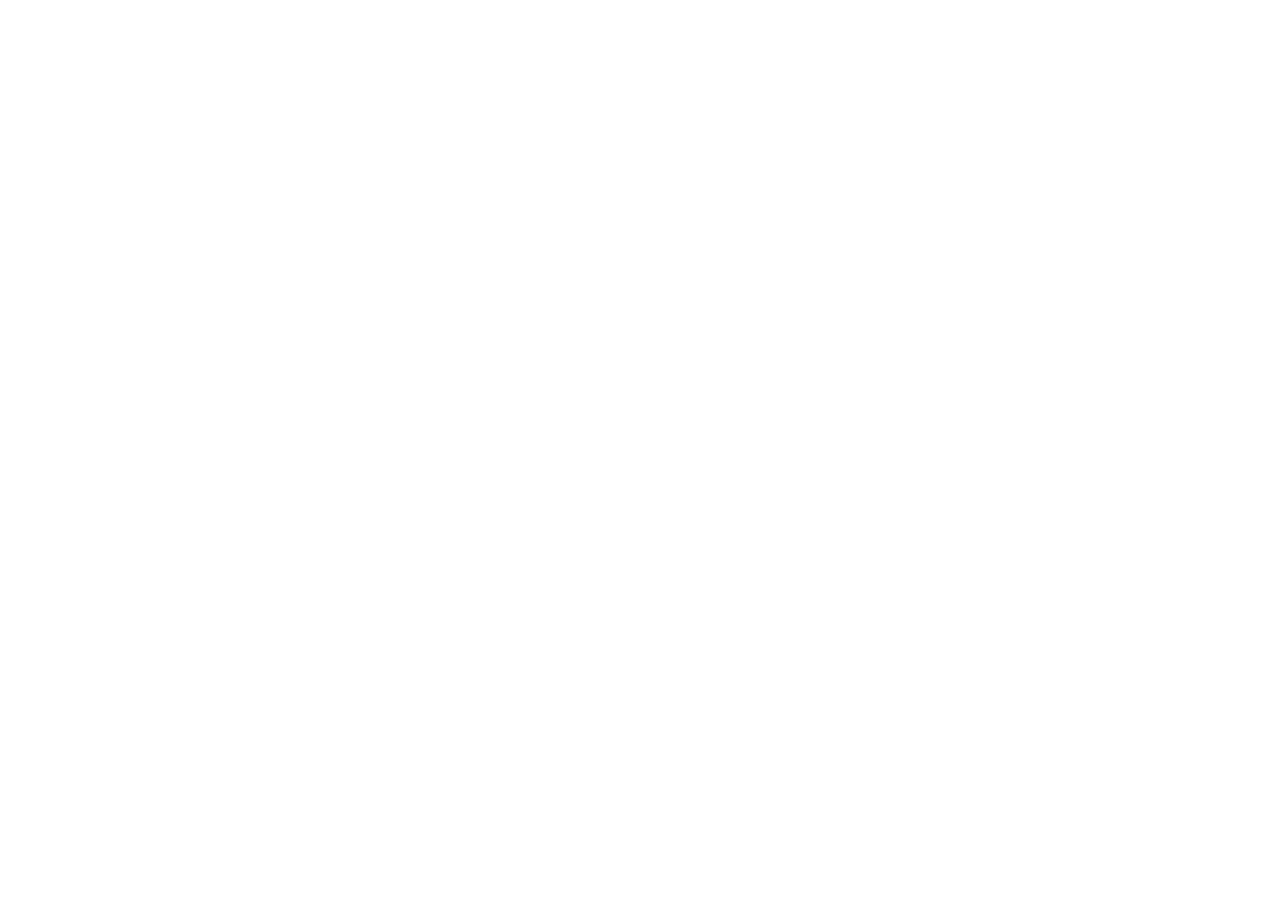
==== dashboard-v2/index.html @ 03af9150 "Create dashboard-v2 base index" ====
<!DOCTYPE html>
<html lang="es">
<head>
  <meta charset="UTF-8" />
  <meta name="viewport" content="width=device-width, initial-scale=1.0" />
  <title>Valorius Dashboard V2</title>
  <link rel="preconnect" href="https://fonts.googleapis.com">
  <link rel="preconnect" href="https://fonts.gstatic.com" crossorigin>
  <link href="https://fonts.googleapis.com/css2?family=Inter:wght@400;500;600;700;800&display=swap" rel="stylesheet">
  <link rel="stylesheet" href="./style.css" />
</head>
<body>
  <div id="app"></div>
  <script src="./app.js"></script>
</body>
</html>
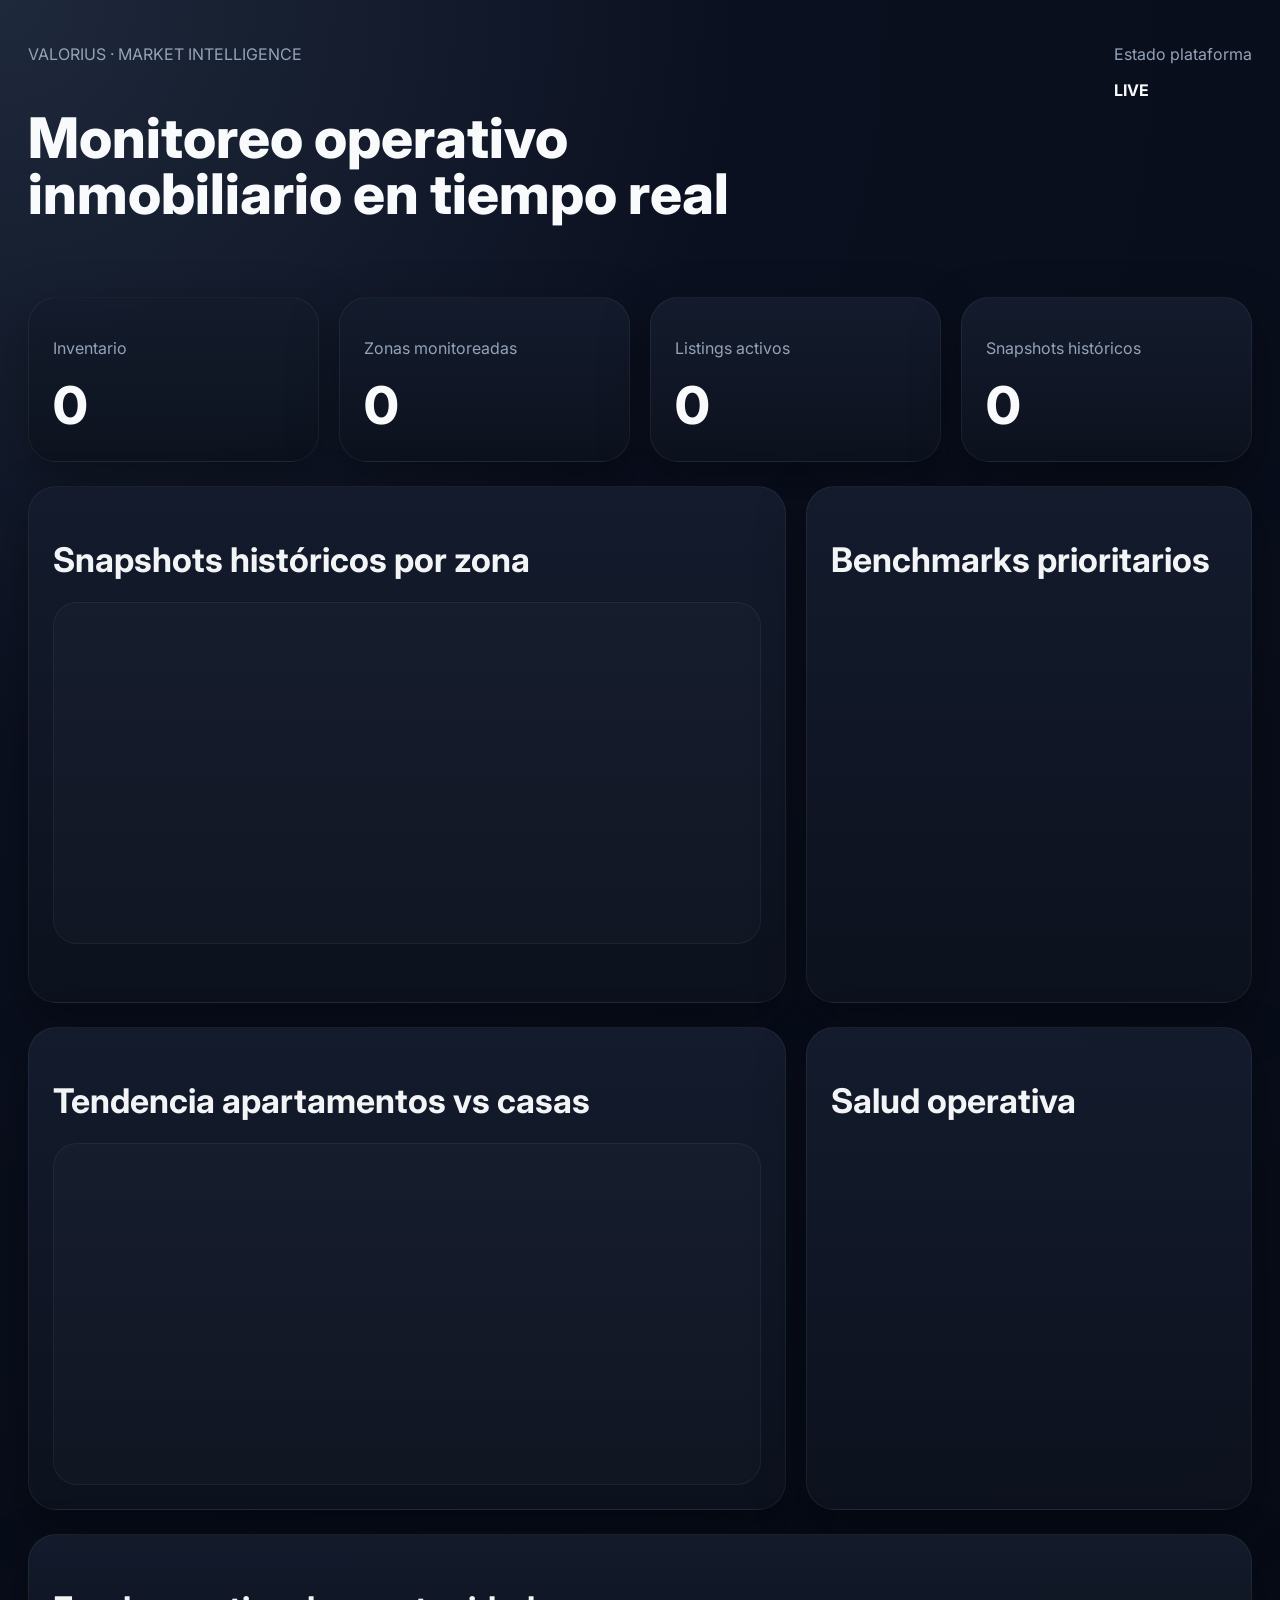
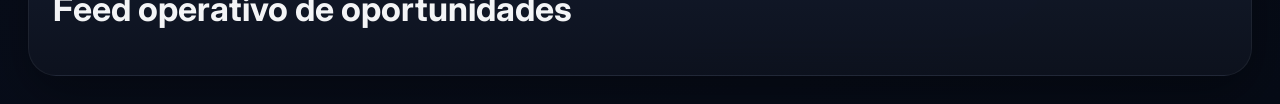
==== commit dfb198c0: "Build dashboard-v2 executive structure" ====
--- a/dashboard-v2/index.html
+++ b/dashboard-v2/index.html
@@ -1,16 +1,57 @@
 <!DOCTYPE html>
 <html lang="es">
 <head>
-  <meta charset="UTF-8" />
-  <meta name="viewport" content="width=device-width, initial-scale=1.0" />
-  <title>Valorius Dashboard V2</title>
-  <link rel="preconnect" href="https://fonts.googleapis.com">
-  <link rel="preconnect" href="https://fonts.gstatic.com" crossorigin>
-  <link href="https://fonts.googleapis.com/css2?family=Inter:wght@400;500;600;700;800&display=swap" rel="stylesheet">
-  <link rel="stylesheet" href="./style.css" />
+<meta charset="UTF-8" />
+<meta name="viewport" content="width=device-width, initial-scale=1.0" />
+<title>Valorius Intelligence</title>
+<link rel="preconnect" href="https://fonts.googleapis.com">
+<link rel="preconnect" href="https://fonts.gstatic.com" crossorigin>
+<link href="https://fonts.googleapis.com/css2?family=Inter:wght@400;500;600;700;800&display=swap" rel="stylesheet">
+<link rel="stylesheet" href="./style.css" />
 </head>
 <body>
-  <div id="app"></div>
-  <script src="./app.js"></script>
+<div class="dashboard">
+<section class="hero">
+<div>
+<p class="muted">VALORIUS · MARKET INTELLIGENCE</p>
+<h1>Monitoreo operativo inmobiliario en tiempo real</h1>
+</div>
+<div>
+<p class="muted">Estado plataforma</p>
+<strong id="platformStatus">LIVE</strong>
+</div>
+</section>
+<section class="grid kpi-grid">
+<div class="card"><p class="muted">Inventario</p><div class="metric" id="inventoryCount">0</div></div>
+<div class="card"><p class="muted">Zonas monitoreadas</p><div class="metric" id="zoneCount">0</div></div>
+<div class="card"><p class="muted">Listings activos</p><div class="metric" id="listingCount">0</div></div>
+<div class="card"><p class="muted">Snapshots históricos</p><div class="metric" id="snapshotCount">0</div></div>
+</section>
+<section class="grid panel-grid" style="margin-top:24px">
+<div class="card">
+<h2 class="section-title">Snapshots históricos por zona</h2>
+<div class="trend-chart" id="trendChart"></div>
+</div>
+<div class="card">
+<h2 class="section-title">Benchmarks prioritarios</h2>
+<div class="matrix" id="marketMatrix"></div>
+</div>
+</section>
+<section class="grid panel-grid" style="margin-top:24px">
+<div class="card">
+<h2 class="section-title">Tendencia apartamentos vs casas</h2>
+<div class="trend-chart" id="propertyTrend"></div>
+</div>
+<div class="card">
+<h2 class="section-title">Salud operativa</h2>
+<div id="healthMetrics"></div>
+</div>
+</section>
+<section class="card" style="margin-top:24px">
+<h2 class="section-title">Feed operativo de oportunidades</h2>
+<div id="opportunityFeed"></div>
+</section>
+</div>
+<script src="./app.js"></script>
 </body>
 </html>
--- a/dashboard-v2/style.css
+++ b/dashboard-v2/style.css
@@ -0,0 +1 @@
+body{margin:0;background:radial-gradient(circle at top left,#1e293b 0%,#0b1020 35%,#060b16 100%);color:#f8fafc;font-family:Inter,sans-serif;overflow-x:hidden}.dashboard{max-width:1600px;margin:auto;padding:28px}.hero{display:flex;justify-content:space-between;align-items:flex-start;margin-bottom:28px}.hero h1{font-size:56px;line-height:1;font-weight:800;max-width:760px}.hero p{color:#94a3b8}.grid{display:grid;gap:20px}.kpi-grid{grid-template-columns:repeat(4,1fr)}.panel-grid{grid-template-columns:1.7fr 1fr}.card{background:linear-gradient(180deg,rgba(20,28,45,.96),rgba(13,18,30,.96));border:1px solid rgba(255,255,255,.06);border-radius:28px;padding:24px;box-shadow:0 18px 50px rgba(0,0,0,.35);backdrop-filter:blur(18px)}.metric{font-size:52px;font-weight:800;margin-top:10px}.muted{color:#94a3b8}.matrix{display:grid;grid-template-columns:1.2fr 1fr;grid-template-rows:180px 180px;gap:16px}.matrix-card{border-radius:24px;padding:22px;display:flex;flex-direction:column;justify-content:space-between}.gold{background:linear-gradient(180deg,#2a2414,#151922)}.cyan{background:linear-gradient(180deg,#132b35,#151922)}.slate{background:linear-gradient(180deg,#202733,#151922)}.blue{background:linear-gradient(180deg,#16263d,#151922)}.red{background:linear-gradient(180deg,#2d1b23,#151922)}.large{grid-row:span 2}.matrix-value{font-size:72px;font-weight:800}.matrix-label{font-size:13px;letter-spacing:.16em;color:#cbd5e1;text-transform:uppercase}.matrix-desc{font-size:22px;font-weight:700}.section-title{font-size:34px;font-weight:700;color:#f3f4f6;margin-bottom:22px}.trend-chart{height:340px;border-radius:24px;border:1px solid rgba(255,255,255,.05);background:rgba(255,255,255,.02)}@media(max-width:1200px){.kpi-grid,.panel-grid{grid-template-columns:1fr}.matrix{grid-template-columns:1fr;grid-template-rows:auto}.large{grid-row:auto}}
